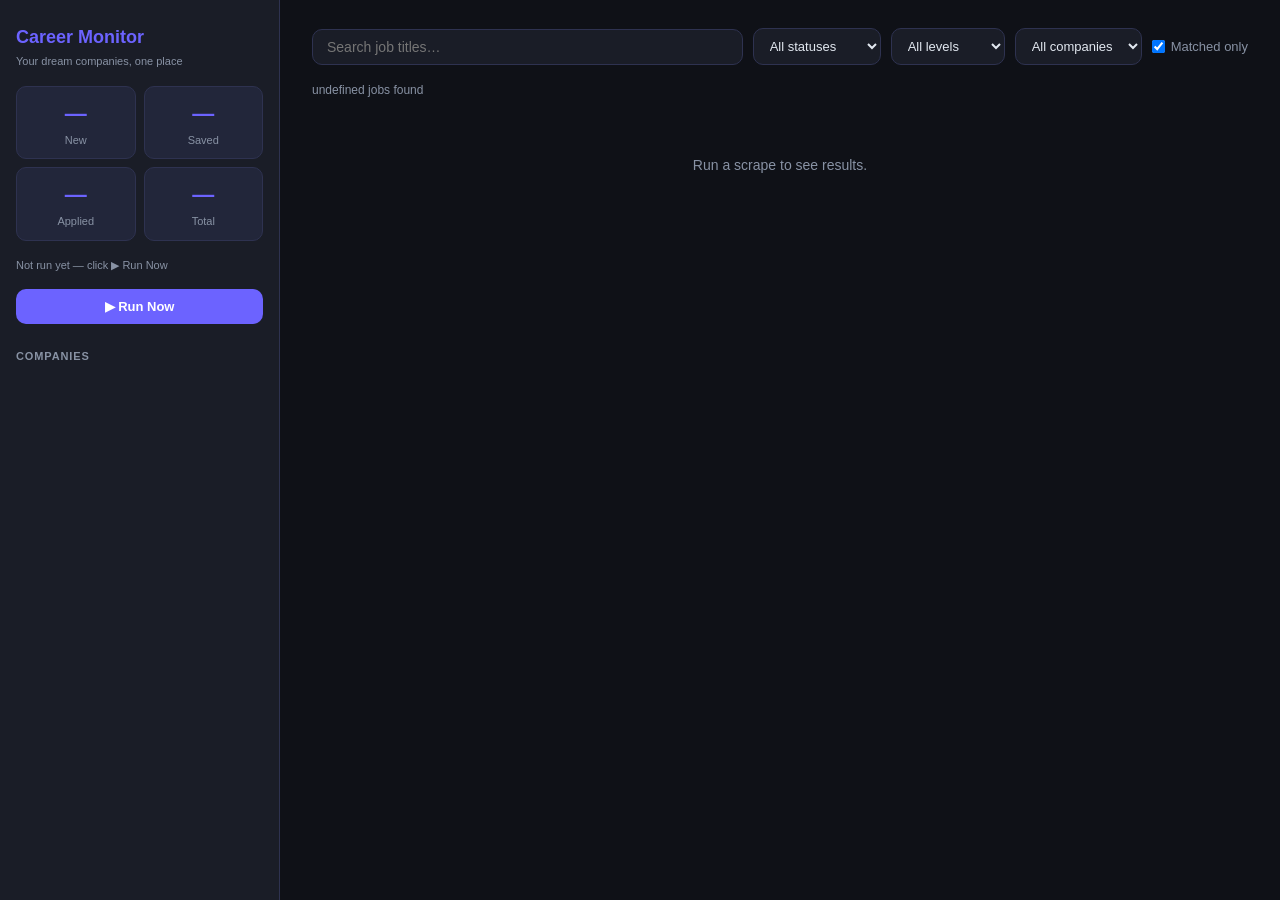
==== static/index.html @ 22f6b2f3 "Initial commit" ====
<!DOCTYPE html>
<html lang="en">
<head>
  <meta charset="UTF-8" />
  <meta name="viewport" content="width=device-width, initial-scale=1.0" />
  <title>Career Portal Monitor</title>
  <link rel="stylesheet" href="/static/style.css" />
</head>
<body>
  <div class="layout">

    <!-- Sidebar -->
    <aside class="sidebar">
      <div class="sidebar-header">
        <h1>Career Monitor</h1>
        <p class="subtitle">Your dream companies, one place</p>
      </div>

      <div class="stats-grid">
        <div class="stat-card">
          <span class="stat-value" id="stat-new">—</span>
          <span class="stat-label">New</span>
        </div>
        <div class="stat-card">
          <span class="stat-value" id="stat-saved">—</span>
          <span class="stat-label">Saved</span>
        </div>
        <div class="stat-card">
          <span class="stat-value" id="stat-applied">—</span>
          <span class="stat-label">Applied</span>
        </div>
        <div class="stat-card">
          <span class="stat-value" id="stat-total">—</span>
          <span class="stat-label">Total</span>
        </div>
      </div>

      <div class="last-run" id="last-run-info">Last run: checking…</div>

      <button class="btn-scrape" id="btn-scrape" onclick="triggerScrape()">
        ▶ Run Now
      </button>

      <div class="section-label">Companies</div>
      <ul class="company-list" id="company-list">
        <li class="loading-placeholder">Loading…</li>
      </ul>
    </aside>

    <!-- Main content -->
    <main class="main">

      <!-- Filter bar -->
      <div class="filter-bar">
        <input
          class="search-input"
          id="search-input"
          type="text"
          placeholder="Search job titles…"
          oninput="debounceSearch()"
        />

        <select id="filter-status" onchange="loadJobs()">
          <option value="">All statuses</option>
          <option value="new">New</option>
          <option value="saved">Saved</option>
          <option value="applied">Applied</option>
          <option value="not_interested">Not Interested</option>
        </select>

        <select id="filter-seniority" onchange="loadJobs()">
          <option value="">All levels</option>
          <option value="internship">Internship</option>
          <option value="new_grad">New Grad</option>
          <option value="entry_level">Entry Level</option>
          <option value="junior">Junior</option>
          <option value="unspecified">Unspecified</option>
          <option value="senior+">Senior+</option>
        </select>

        <select id="filter-company" onchange="loadJobs()">
          <option value="">All companies</option>
        </select>

        <label class="toggle-label">
          <input type="checkbox" id="matched-only" checked onchange="loadJobs()" />
          Matched only
        </label>
      </div>

      <!-- Job count -->
      <div class="results-meta" id="results-meta"></div>

      <!-- Job list -->
      <div class="job-list" id="job-list">
        <div class="empty-state">Run a scrape to see results.</div>
      </div>

      <!-- Pagination -->
      <div class="pagination" id="pagination"></div>
    </main>
  </div>

  <script src="/static/app.js"></script>
</body>
</html>
---- static/style.css ----
/* ── Reset & base ─────────────────────────────────────────────────────────── */
*, *::before, *::after { box-sizing: border-box; margin: 0; padding: 0; }

:root {
  --bg:        #0f1117;
  --surface:   #1a1d27;
  --surface2:  #22263a;
  --border:    #2e3250;
  --text:      #e2e8f0;
  --muted:     #8892a4;
  --accent:    #6c63ff;
  --accent2:   #4ade80;
  --warn:      #facc15;
  --danger:    #f87171;
  --radius:    10px;
  --sidebar-w: 280px;
}

body {
  font-family: -apple-system, BlinkMacSystemFont, "Segoe UI", sans-serif;
  background: var(--bg);
  color: var(--text);
  font-size: 14px;
  line-height: 1.5;
  min-height: 100vh;
}

/* ── Layout ───────────────────────────────────────────────────────────────── */
.layout {
  display: flex;
  min-height: 100vh;
}

/* ── Sidebar ──────────────────────────────────────────────────────────────── */
.sidebar {
  width: var(--sidebar-w);
  background: var(--surface);
  border-right: 1px solid var(--border);
  display: flex;
  flex-direction: column;
  padding: 24px 16px;
  gap: 16px;
  position: fixed;
  top: 0; left: 0; bottom: 0;
  overflow-y: auto;
}

.sidebar-header h1 {
  font-size: 18px;
  font-weight: 700;
  color: var(--accent);
}
.subtitle { font-size: 11px; color: var(--muted); margin-top: 2px; }

.stats-grid {
  display: grid;
  grid-template-columns: 1fr 1fr;
  gap: 8px;
}
.stat-card {
  background: var(--surface2);
  border: 1px solid var(--border);
  border-radius: var(--radius);
  padding: 10px;
  display: flex;
  flex-direction: column;
  align-items: center;
}
.stat-value { font-size: 22px; font-weight: 700; color: var(--accent); }
.stat-label { font-size: 11px; color: var(--muted); margin-top: 2px; }

.last-run { font-size: 11px; color: var(--muted); }

.btn-scrape {
  background: var(--accent);
  color: #fff;
  border: none;
  border-radius: var(--radius);
  padding: 10px;
  font-size: 13px;
  font-weight: 600;
  cursor: pointer;
  transition: opacity 0.15s;
}
.btn-scrape:hover { opacity: 0.85; }
.btn-scrape:disabled { opacity: 0.5; cursor: not-allowed; }

.section-label {
  font-size: 11px;
  font-weight: 700;
  color: var(--muted);
  text-transform: uppercase;
  letter-spacing: 0.08em;
  margin-top: 8px;
}

.company-list { list-style: none; display: flex; flex-direction: column; gap: 2px; }

.company-item {
  display: flex;
  align-items: center;
  justify-content: space-between;
  padding: 7px 10px;
  border-radius: 6px;
  cursor: pointer;
  transition: background 0.12s;
}
.company-item:hover { background: var(--surface2); }
.company-item.selected { background: var(--surface2); border-left: 3px solid var(--accent); }
.company-item.disabled { opacity: 0.45; }

.company-name { font-size: 13px; }
.company-meta { font-size: 11px; color: var(--muted); }

.company-status-dot {
  width: 7px; height: 7px;
  border-radius: 50%;
  flex-shrink: 0;
}
.dot-ok    { background: var(--accent2); }
.dot-error { background: var(--danger); }
.dot-never { background: var(--muted); }

.loading-placeholder { color: var(--muted); font-size: 13px; padding: 8px 10px; }

/* ── Main ─────────────────────────────────────────────────────────────────── */
.main {
  margin-left: var(--sidebar-w);
  flex: 1;
  padding: 28px 32px;
  display: flex;
  flex-direction: column;
  gap: 16px;
  max-width: 1100px;
}

/* ── Filter bar ───────────────────────────────────────────────────────────── */
.filter-bar {
  display: flex;
  gap: 10px;
  align-items: center;
  flex-wrap: wrap;
}

.search-input {
  flex: 1;
  min-width: 200px;
  background: var(--surface);
  border: 1px solid var(--border);
  border-radius: var(--radius);
  color: var(--text);
  padding: 9px 14px;
  font-size: 14px;
  outline: none;
}
.search-input:focus { border-color: var(--accent); }

select {
  background: var(--surface);
  border: 1px solid var(--border);
  border-radius: var(--radius);
  color: var(--text);
  padding: 9px 12px;
  font-size: 13px;
  outline: none;
  cursor: pointer;
}
select:focus { border-color: var(--accent); }

.toggle-label {
  display: flex;
  align-items: center;
  gap: 6px;
  font-size: 13px;
  color: var(--muted);
  cursor: pointer;
  white-space: nowrap;
}

.results-meta { font-size: 12px; color: var(--muted); }

/* ── Job list ─────────────────────────────────────────────────────────────── */
.job-list { display: flex; flex-direction: column; gap: 10px; }

.empty-state {
  color: var(--muted);
  font-size: 14px;
  padding: 40px 0;
  text-align: center;
}

/* ── Job card ─────────────────────────────────────────────────────────────── */
.job-card {
  background: var(--surface);
  border: 1px solid var(--border);
  border-radius: var(--radius);
  padding: 16px 18px;
  display: flex;
  flex-direction: column;
  gap: 8px;
  transition: border-color 0.15s;
}
.job-card:hover { border-color: var(--accent); }
.job-card.status-applied      { border-left: 3px solid var(--accent2); }
.job-card.status-saved        { border-left: 3px solid var(--warn); }
.job-card.status-not_interested { opacity: 0.5; }

.job-header {
  display: flex;
  justify-content: space-between;
  align-items: flex-start;
  gap: 12px;
}

.job-title {
  font-size: 15px;
  font-weight: 600;
  color: var(--text);
  text-decoration: none;
}
.job-title:hover { color: var(--accent); text-decoration: underline; }

.job-company { font-size: 13px; color: var(--muted); }

.job-meta {
  display: flex;
  gap: 10px;
  flex-wrap: wrap;
  align-items: center;
}

.tag {
  font-size: 11px;
  padding: 2px 8px;
  border-radius: 20px;
  font-weight: 600;
  white-space: nowrap;
}
.tag-seniority-internship { background: #3b1f6e; color: #c4b5fd; }
.tag-seniority-new_grad   { background: #3b1f6e; color: #c4b5fd; }
.tag-seniority-entry_level { background: #14532d; color: #86efac; }
.tag-seniority-junior     { background: #14532d; color: #86efac; }
.tag-seniority-senior\+   { background: #3f1919; color: #fca5a5; }
.tag-seniority-unspecified { background: var(--surface2); color: var(--muted); }

.tag-role { background: #1e3a5f; color: #93c5fd; }
.tag-new  { background: #1e3a5f; color: #93c5fd; }
.tag-inactive { background: var(--surface2); color: var(--muted); }

.match-bar-wrap {
  display: flex;
  align-items: center;
  gap: 6px;
  font-size: 12px;
  color: var(--muted);
}
.match-bar-bg {
  width: 80px; height: 5px;
  background: var(--surface2);
  border-radius: 3px;
  overflow: hidden;
}
.match-bar-fill {
  height: 100%;
  border-radius: 3px;
  background: var(--accent);
}

.job-actions {
  display: flex;
  gap: 6px;
  flex-wrap: wrap;
}

.action-btn {
  font-size: 12px;
  padding: 4px 12px;
  border-radius: 6px;
  border: 1px solid var(--border);
  background: var(--surface2);
  color: var(--muted);
  cursor: pointer;
  transition: all 0.12s;
}
.action-btn:hover { border-color: var(--accent); color: var(--text); }
.action-btn.active-saved        { background: #422006; border-color: var(--warn); color: var(--warn); }
.action-btn.active-applied      { background: #052e16; border-color: var(--accent2); color: var(--accent2); }
.action-btn.active-not_interested { background: #2d1515; border-color: var(--danger); color: var(--danger); }

.job-date { font-size: 11px; color: var(--muted); }

/* ── Pagination ───────────────────────────────────────────────────────────── */
.pagination {
  display: flex;
  gap: 8px;
  justify-content: center;
  padding: 8px 0;
}
.page-btn {
  background: var(--surface);
  border: 1px solid var(--border);
  color: var(--text);
  border-radius: 6px;
  padding: 6px 14px;
  cursor: pointer;
  font-size: 13px;
}
.page-btn:hover { border-color: var(--accent); }
.page-btn.current { background: var(--accent); border-color: var(--accent); }
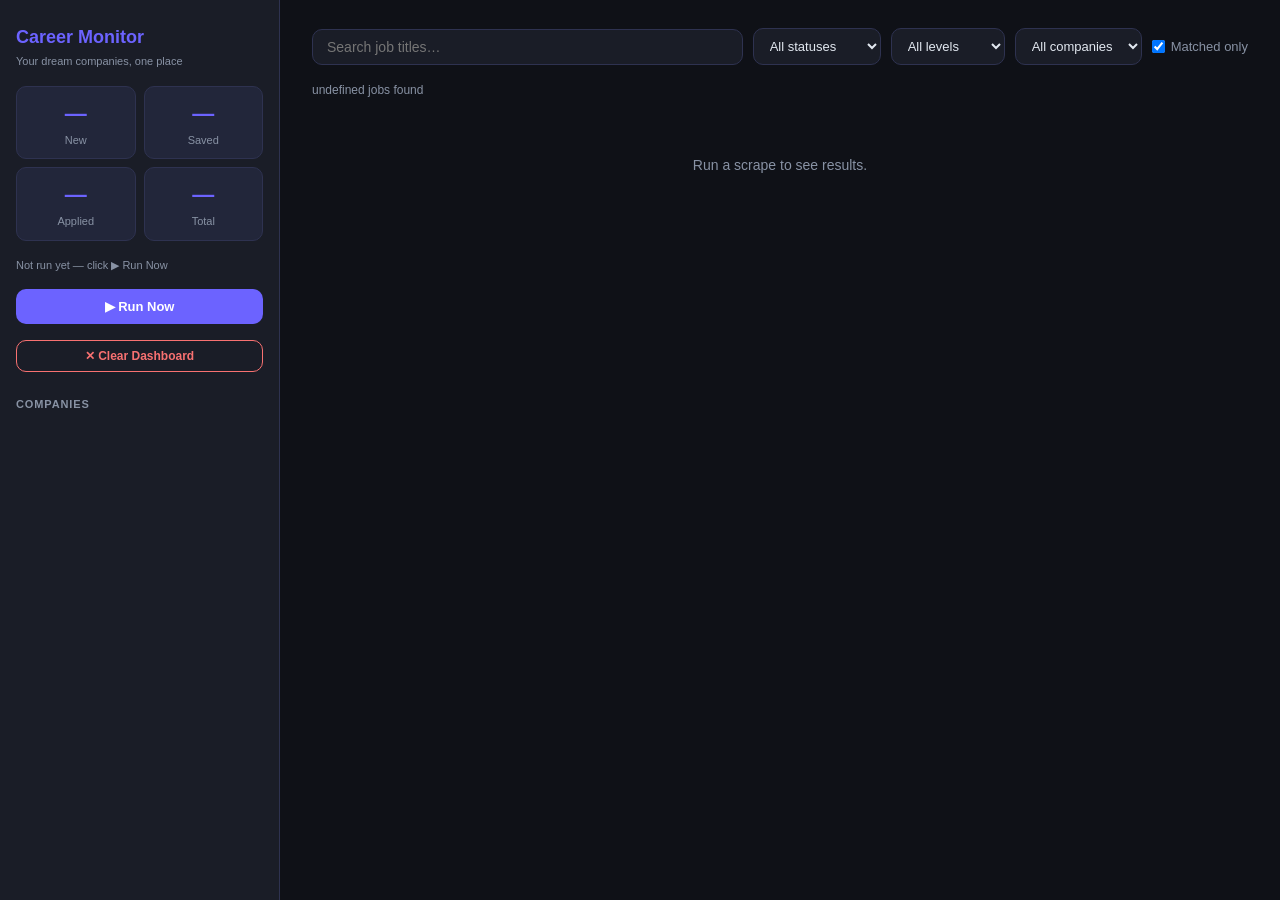
==== commit a1cfc854: "UI changes - company wise partition" ====
--- a/static/index.html
+++ b/static/index.html
@@ -39,6 +39,10 @@
 
       <button class="btn-scrape" id="btn-scrape" onclick="triggerScrape()">
         ▶ Run Now
+      </button>
+
+      <button class="btn-clear" id="btn-clear" onclick="clearDashboard()">
+        ✕ Clear Dashboard
       </button>
 
       <div class="section-label">Companies</div>
--- a/static/style.css
+++ b/static/style.css
@@ -85,6 +85,20 @@
 .btn-scrape:hover { opacity: 0.85; }
 .btn-scrape:disabled { opacity: 0.5; cursor: not-allowed; }
 
+.btn-clear {
+  background: transparent;
+  color: var(--danger);
+  border: 1px solid var(--danger);
+  border-radius: var(--radius);
+  padding: 8px 10px;
+  font-size: 12px;
+  font-weight: 600;
+  cursor: pointer;
+  transition: all 0.15s;
+}
+.btn-clear:hover { background: #2d1515; }
+.btn-clear:disabled { opacity: 0.5; cursor: not-allowed; }
+
 .section-label {
   font-size: 11px;
   font-weight: 700;
@@ -187,6 +201,30 @@
   font-size: 14px;
   padding: 40px 0;
   text-align: center;
+}
+
+/* ── Company partition header ─────────────────────────────────────────────── */
+.company-partition {
+  display: flex;
+  align-items: center;
+  gap: 10px;
+  padding: 6px 2px;
+  margin-top: 8px;
+  border-bottom: 1px solid var(--border);
+}
+.company-partition:first-child { margin-top: 0; }
+
+.company-partition-name {
+  font-size: 13px;
+  font-weight: 700;
+  color: var(--accent);
+  text-transform: uppercase;
+  letter-spacing: 0.06em;
+}
+
+.company-partition-count {
+  font-size: 11px;
+  color: var(--muted);
 }
 
 /* ── Job card ─────────────────────────────────────────────────────────────── */
